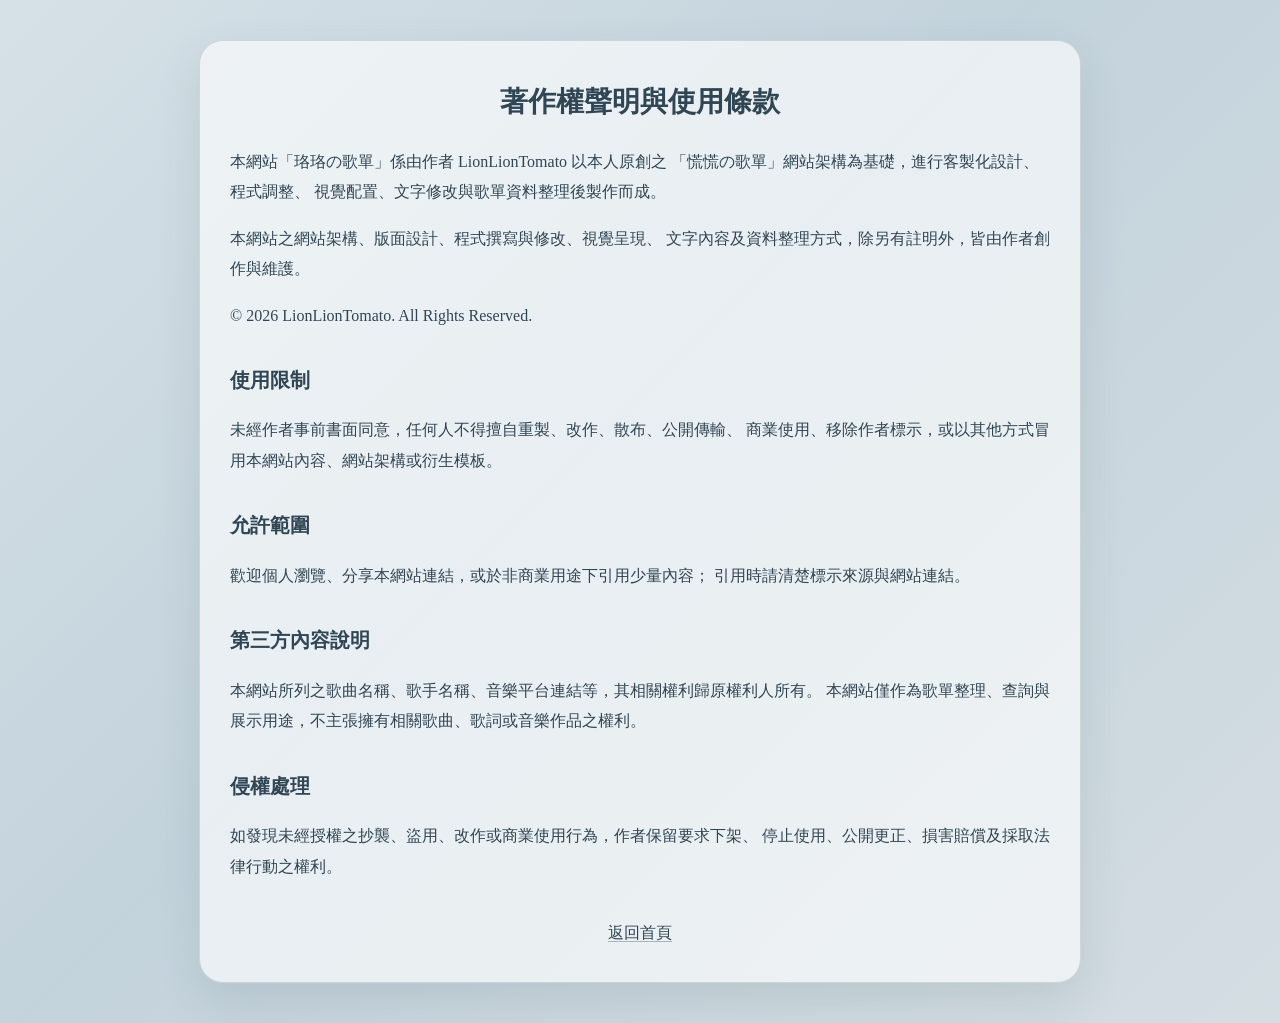
==== copyright.html @ eac0227b "Create copyright.html" ====
<!DOCTYPE html>
<html lang="zh-Hant">
<head>
  <meta charset="UTF-8">
  <title>著作權聲明｜珞珞の歌單</title>
  <meta name="viewport" content="width=device-width, initial-scale=1.0">

  <style>
    body{
      margin:0;
      min-height:100vh;
      padding:40px 20px;
      box-sizing:border-box;
      font-family:"Noto Serif TC","Zen Maru Gothic",serif;
      line-height:1.9;
      color:#304654;
      background:linear-gradient(135deg,#d6e1e7 0%,#c3d3dc 45%,#d4dde2 100%);
    }

    .page{
      max-width:820px;
      margin:0 auto;
      background:rgba(255,255,255,.62);
      border:1px solid rgba(48,70,84,.16);
      border-radius:24px;
      padding:34px 30px;
      box-shadow:0 18px 45px rgba(48,70,84,.12);
    }

    h1{
      margin-top:0;
      font-size:28px;
      text-align:center;
    }

    h2{
      margin-top:30px;
      font-size:20px;
    }

    p{
      font-size:16px;
    }

    a{
      color:#304654;
      text-decoration:none;
      border-bottom:1px solid rgba(48,70,84,.35);
    }

    .back{
      margin-top:36px;
      text-align:center;
    }
  </style>
</head>

<body>
  <div class="page">
    <h1>著作權聲明與使用條款</h1>

    <p>
      本網站「珞珞の歌單」係由作者 LionLionTomato 以本人原創之
      「慌慌の歌單」網站架構為基礎，進行客製化設計、程式調整、
      視覺配置、文字修改與歌單資料整理後製作而成。
    </p>

    <p>
      本網站之網站架構、版面設計、程式撰寫與修改、視覺呈現、
      文字內容及資料整理方式，除另有註明外，皆由作者創作與維護。
    </p>

    <p>
      © 2026 LionLionTomato. All Rights Reserved.
    </p>

    <h2>使用限制</h2>
    <p>
      未經作者事前書面同意，任何人不得擅自重製、改作、散布、公開傳輸、
      商業使用、移除作者標示，或以其他方式冒用本網站內容、網站架構或衍生模板。
    </p>

    <h2>允許範圍</h2>
    <p>
      歡迎個人瀏覽、分享本網站連結，或於非商業用途下引用少量內容；
      引用時請清楚標示來源與網站連結。
    </p>

    <h2>第三方內容說明</h2>
    <p>
      本網站所列之歌曲名稱、歌手名稱、音樂平台連結等，其相關權利歸原權利人所有。
      本網站僅作為歌單整理、查詢與展示用途，不主張擁有相關歌曲、歌詞或音樂作品之權利。
    </p>

    <h2>侵權處理</h2>
    <p>
      如發現未經授權之抄襲、盜用、改作或商業使用行為，作者保留要求下架、
      停止使用、公開更正、損害賠償及採取法律行動之權利。
    </p>

    <div class="back">
      <a href="index.html">返回首頁</a>
    </div>
  </div>
</body>
</html>
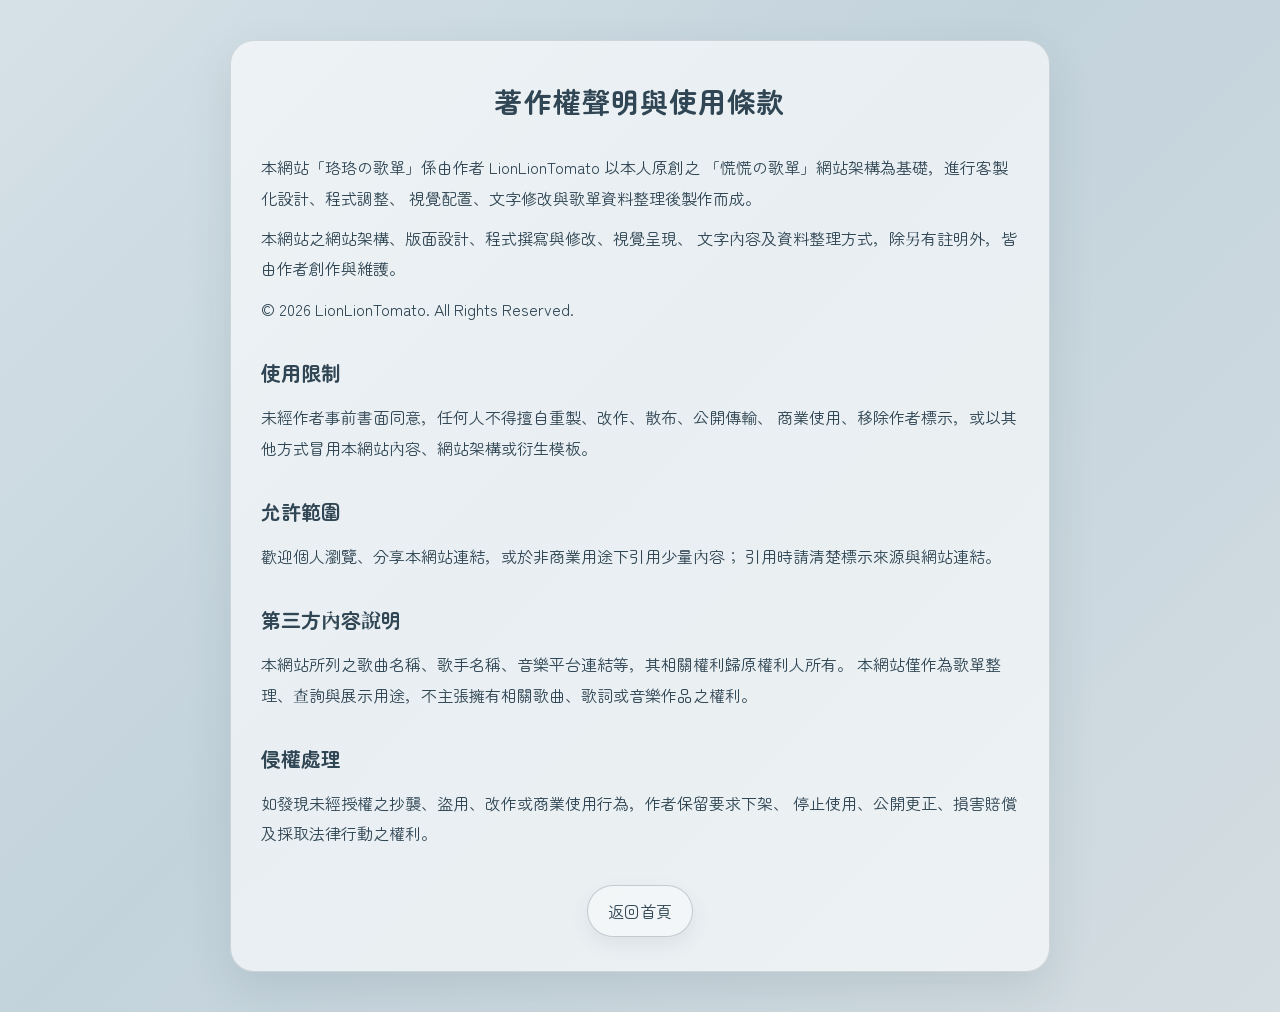
==== commit eee025e2: "Update copyright.html" ====
--- a/copyright.html
+++ b/copyright.html
@@ -1,62 +1,107 @@
 <!DOCTYPE html>
 <html lang="zh-Hant">
 <head>
-  <meta charset="UTF-8">
+  <meta charset="utf-8" />
+  <meta name="viewport" content="width=device-width, initial-scale=1.0" />
   <title>著作權聲明｜珞珞の歌單</title>
-  <meta name="viewport" content="width=device-width, initial-scale=1.0">
+
+  <link href="https://fonts.googleapis.com" rel="preconnect" />
+  <link crossorigin href="https://fonts.gstatic.com" rel="preconnect" />
+  <link rel="icon" href="data:image/svg+xml,<svg xmlns=%22http://www.w3.org/2000/svg%22 viewBox=%220 0 100 100%22><text y=%22.9em%22 font-size=%2290%22>🪭</text></svg>" />
+  <link href="https://fonts.googleapis.com/css2?family=Noto+Serif+TC:wght@500;700&family=Zen+Maru+Gothic:wght@400;500;700&display=swap" rel="stylesheet" />
 
   <style>
-    body{
-      margin:0;
-      min-height:100vh;
-      padding:40px 20px;
-      box-sizing:border-box;
-      font-family:"Noto Serif TC","Zen Maru Gothic",serif;
-      line-height:1.9;
-      color:#304654;
-      background:linear-gradient(135deg,#d6e1e7 0%,#c3d3dc 45%,#d4dde2 100%);
+    body {
+      margin: 0;
+      min-height: 100vh;
+      padding: 40px 20px;
+      box-sizing: border-box;
+      font-family: "Zen Maru Gothic", "Noto Serif TC", serif;
+      line-height: 1.9;
+      color: #304654;
+      background: linear-gradient(135deg, #d6e1e7 0%, #c3d3dc 45%, #d4dde2 100%);
     }
 
-    .page{
-      max-width:820px;
-      margin:0 auto;
-      background:rgba(255,255,255,.62);
-      border:1px solid rgba(48,70,84,.16);
-      border-radius:24px;
-      padding:34px 30px;
-      box-shadow:0 18px 45px rgba(48,70,84,.12);
+    .page {
+      max-width: 820px;
+      margin: 0 auto;
+      background: rgba(255, 255, 255, 0.62);
+      border: 1px solid rgba(48, 70, 84, 0.16);
+      border-radius: 24px;
+      padding: 34px 30px;
+      box-shadow: 0 18px 45px rgba(48, 70, 84, 0.12);
+      box-sizing: border-box;
     }
 
-    h1{
-      margin-top:0;
-      font-size:28px;
-      text-align:center;
+    h1 {
+      margin: 0 0 24px;
+      font-size: 28px;
+      text-align: center;
+      letter-spacing: 0.04em;
     }
 
-    h2{
-      margin-top:30px;
-      font-size:20px;
+    h2 {
+      margin-top: 30px;
+      margin-bottom: 8px;
+      font-size: 20px;
     }
 
-    p{
-      font-size:16px;
+    p {
+      margin: 10px 0;
+      font-size: 16px;
     }
 
-    a{
-      color:#304654;
-      text-decoration:none;
-      border-bottom:1px solid rgba(48,70,84,.35);
+    a {
+      color: #304654;
+      text-decoration: none;
+      border-bottom: 1px solid rgba(48, 70, 84, 0.35);
     }
 
-    .back{
-      margin-top:36px;
-      text-align:center;
+    a:hover {
+      opacity: 0.75;
+    }
+
+    .back {
+      margin-top: 36px;
+      text-align: center;
+    }
+
+    .back a {
+      display: inline-block;
+      padding: 10px 20px;
+      border: 1px solid rgba(48, 70, 84, 0.24);
+      border-radius: 999px;
+      background: rgba(255, 255, 255, 0.42);
+      box-shadow: 0 8px 20px rgba(48, 70, 84, 0.08);
+    }
+
+    @media (max-width: 600px) {
+      body {
+        padding: 24px 14px;
+      }
+
+      .page {
+        padding: 28px 20px;
+        border-radius: 20px;
+      }
+
+      h1 {
+        font-size: 24px;
+      }
+
+      h2 {
+        font-size: 18px;
+      }
+
+      p {
+        font-size: 15px;
+      }
     }
   </style>
 </head>
 
 <body>
-  <div class="page">
+  <main class="page">
     <h1>著作權聲明與使用條款</h1>
 
     <p>
@@ -70,9 +115,7 @@
       文字內容及資料整理方式，除另有註明外，皆由作者創作與維護。
     </p>
 
-    <p>
-      © 2026 LionLionTomato. All Rights Reserved.
-    </p>
+    <p>© 2026 LionLionTomato. All Rights Reserved.</p>
 
     <h2>使用限制</h2>
     <p>
@@ -99,8 +142,8 @@
     </p>
 
     <div class="back">
-      <a href="index.html">返回首頁</a>
+      <a href="./index.html">返回首頁</a>
     </div>
-  </div>
+  </main>
 </body>
 </html>
